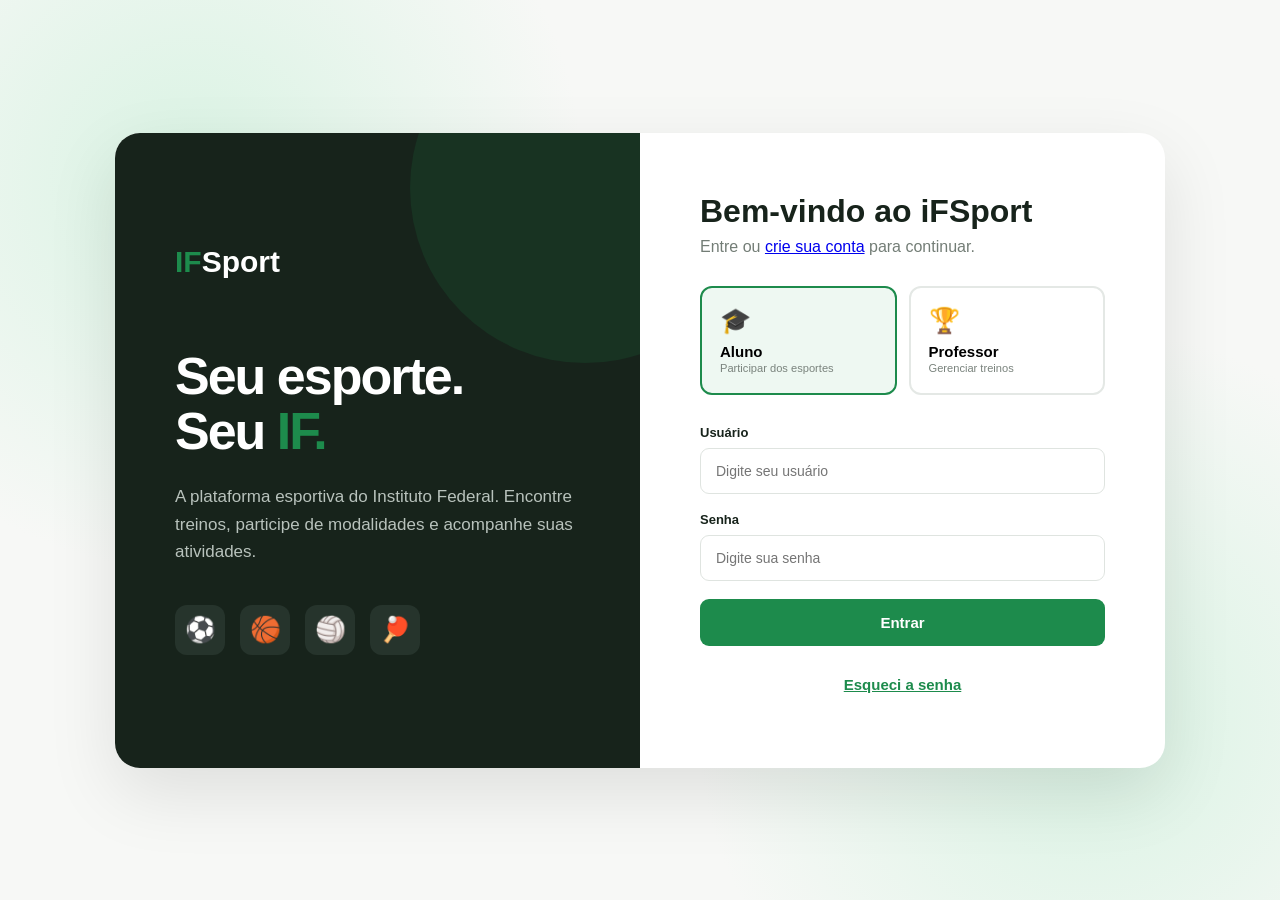
==== index.html @ d4136640 "arquivos" ====
<!DOCTYPE html>
<html lang="pt-BR">

<head>

<meta charset="UTF-8">
<meta name="viewport" content="width=device-width, initial-scale=1.0">

<title>iFSport - Login</title>

<link rel="stylesheet" href="css/style.css">

</head>


<body>


<div id="loginPage">


    <div class="login-container">


        <!-- LADO ESQUERDO -->

        <div class="login-left">


            <div class="login-logo">
                <span>IF</span>Sport
            </div>



            <h1>
                Seu esporte.
                <br>
                Seu <span>IF.</span>
            </h1>



            <p>
                A plataforma esportiva do Instituto Federal.
                Encontre treinos, participe de modalidades
                e acompanhe suas atividades.
            </p>



            <div class="login-sports">

                <div>⚽</div>
                <div>🏀</div>
                <div>🏐</div>
                <div>🏓</div>

            </div>


        </div>





        <!-- LADO DIREITO -->

        <div class="login-right">


            <h2>
                Bem-vindo ao iFSport
            </h2>


            <p class="login-description">
                Entre ou <a href="criarconta.html">crie sua conta</a> para continuar.
            </p>




            <div class="user-types">


                <button 
                class="user-type active"
                id="alunoBtn"
                onclick="selecionarTipo('aluno')">


                    <div class="user-type-icon">
                        🎓
                    </div>


                    <strong>
                        Aluno
                    </strong>


                    <small>
                        Participar dos esportes
                    </small>


                </button>






                <button 
                class="user-type"
                id="professorBtn"
                onclick="selecionarTipo('professor')">


                    <div class="user-type-icon">
                        🏆
                    </div>


                    <strong>
                        Professor
                    </strong>


                    <small>
                        Gerenciar treinos
                    </small>


                </button>



            </div>






            <div class="input-group">


                <label>
                    Usuário
                </label>


                <input 
                type="text"
                id="usuario"
                placeholder="Digite seu usuário">


            </div>






            <div class="input-group">


                <label>
                    Senha
                </label>


                <input 
                type="password"
                id="senha"
                placeholder="Digite sua senha">


            </div>






            <button 
            id="botao"
            class="login-button"
            onclick="login()">

                Entrar

            </button>




            <p id="mensagem"></p>

            <a class="esquecisenha" href="https://www.google.com">Esqueci a senha</a>


        </div>



    </div>


</div>




<script src="js/login.js"></script>


</body>

</html>
---- css/style.css ----
*{
    margin:0;
    padding:0;
    box-sizing:border-box;
    font-family:Arial, Helvetica, sans-serif;
}

#proximoTreino {
    display: flex;
    align-items: baseline;
    gap: 10px;
}

#proximoTreino strong {
    font-size: 28px;
    font-weight: 700;
}

#proximoTreino span {
    font-size: 14px;
    opacity: 0.7;
}

body{

    background:#f7f8f6;
    color:#17231b;

}


/* ==========================
   LOGIN
========================== */


#loginPage{

    min-height:100vh;

    display:flex;

    justify-content:center;

    align-items:center;

    padding:30px;

    background:

    radial-gradient(
        circle at 15% 20%,
        #d9f3e3,
        transparent 30%
    ),

    radial-gradient(
        circle at 85% 80%,
        #d9f3e3,
        transparent 30%
    ),

    #f7f8f6;

}



.login-container{

    width:100%;

    max-width:1050px;

    min-height:600px;

    display:grid;

    grid-template-columns:1fr 1fr;

    background:white;

    border-radius:25px;

    overflow:hidden;

    box-shadow:
    0 25px 70px rgba(0,0,0,0.10);

}



/* ==========================
   LADO ESQUERDO
========================== */


.login-left{

    background:#17231b;

    color:white;

    padding:60px;

    display:flex;

    flex-direction:column;

    justify-content:center;

    position:relative;

    overflow:hidden;

}



.login-left::before{

    content:"";

    position:absolute;

    width:350px;

    height:350px;

    background:#1d8b4c;

    opacity:0.15;

    border-radius:50%;

    top:-120px;

    right:-120px;

}



.login-logo{

    font-size:30px;

    font-weight:800;

    margin-bottom:70px;

    z-index:2;

}



.login-logo span{

    color:#1d8b4c;

}




.login-left h1{

    font-size:52px;

    line-height:1.05;

    letter-spacing:-2px;

    z-index:2;

}



.login-left h1 span{

    color:#1d8b4c;

}



.login-left p{

    margin-top:25px;

    color:#b8c2bc;

    font-size:17px;

    line-height:1.6;

    z-index:2;

}



.login-sports{

    display:flex;

    gap:15px;

    margin-top:40px;

    z-index:2;

}



.login-sports div{

    width:50px;

    height:50px;

    border-radius:12px;

    background:#26342c;

    display:flex;

    justify-content:center;

    align-items:center;

    font-size:25px;

}




/* ==========================
   LADO DIREITO
========================== */


.login-right{

    padding:60px;

    display:flex;

    flex-direction:column;

    justify-content:center;

}



.login-right h2{

    font-size:32px;

    margin-bottom:8px;

}



.login-description{

    color:#737d76;

    margin-bottom:30px;

}





/* TIPOS DE USUÁRIO */


.user-types{

    display:grid;

    grid-template-columns:1fr 1fr;

    gap:12px;

    margin-bottom:30px;

}



.user-type{

    padding:18px;

    border-radius:12px;

    border:2px solid #e4e8e5;

    background:white;

    cursor:pointer;

    transition:0.2s;

    text-align:left;

}



.user-type:hover{

    border-color:#1d8b4c;

}



.user-type.active{

    border-color:#1d8b4c;

    background:#eef8f2;

}



.user-type-icon{

    font-size:25px;

    margin-bottom:8px;

}



.user-type strong{

    display:block;

    font-size:15px;

}



.user-type small{

    color:#7a837d;

}




/* ==========================
   FORMULÁRIO
========================== */


.input-group{

    margin-bottom:18px;

}



.input-group label{

    display:block;

    font-size:13px;

    font-weight:bold;

    margin-bottom:8px;

}



.input-group input{


    width:100%;

    padding:14px 15px;

    border:1px solid #dfe4e0;

    border-radius:9px;

    outline:none;

    font-size:14px;

}



.input-group input:focus{

    border-color:#1d8b4c;

}





/* BOTÃO */

.esquecisenha{
    
    width:100%;

    padding:15px;

    border:none;

    font-size:15px;

    font-weight:bold;

    cursor:pointer;

    color:#1d8b4c;

    text-align: center;
}

.login-button{


    width:100%;

    padding:15px;

    border:none;

    border-radius:9px;

    background:#1d8b4c;

    color:white;

    font-size:15px;

    font-weight:bold;

    cursor:pointer;

    transition:.2s;

}



.login-button:hover{

    background:#146b39;

    transform:translateY(-2px);

}



#mensagem{

    margin-top:15px;

    text-align:center;

    color:red;

    font-size:14px;

}





/* RESPONSIVO */


@media(max-width:900px){


    .login-container{

        grid-template-columns:1fr;

    }


    .login-left{

        display:none;

    }


}



@media(max-width:600px){


    .login-right{

        padding:35px 25px;

    }


    .user-types{

        grid-template-columns:1fr;

    }


}
/* ==========================
   PÁGINAS INTERNAS
========================== */


body{

    background:#f7f8f6;

}



/* MENU */

.menu{

    width:100%;

    background:#17231b;

    color:white;

    padding:20px 50px;

    display:flex;

    justify-content:space-between;

    align-items:center;

}



.menu nav{

    display:flex;

    align-items:center;

    gap:20px;

}



.menu a{

    color:white;

    text-decoration:none;

    font-weight:bold;

}



.menu button{

    width:auto;

    padding:10px 20px;

    background:#1d8b4c;

}





/* HERO */


.hero{

    padding:70px 60px;

    background:white;

}



.hero-text{

    max-width:700px;

}



.tag{

    background:#e5f5eb;

    color:#1d8b4c;

    padding:8px 15px;

    border-radius:20px;

    font-size:13px;

    font-weight:bold;

}



.hero h1{

    margin-top:20px;

    font-size:50px;

}



.hero h1 span{

    color:#1d8b4c;

}



.hero p{

    margin-top:20px;

    color:#68736c;

    font-size:18px;

    line-height:1.6;

}






/* SEÇÕES */


.section{

    padding:50px 60px;

}



.section h2{

    margin-bottom:25px;

    font-size:30px;

}






/* CARDS */


.card{

    background:white;

    padding:25px;

    border-radius:15px;

    margin-bottom:20px;

    box-shadow:

    0 10px 30px rgba(0,0,0,0.06);

}



.card h3{

    font-size:22px;

    margin-bottom:15px;

}



.card p{

    margin:8px 0;

    color:#66716a;

}



.card button{

    margin-top:15px;

    width:auto;

    padding:12px 25px;

}






/* ESPORTES */


.sports-grid{

    display:grid;

    grid-template-columns:

    repeat(auto-fit,minmax(220px,1fr));

    gap:20px;

}



.sport-card{


    background:white;

    padding:25px;

    border-radius:15px;

    box-shadow:

    0 10px 30px rgba(0,0,0,0.06);


}



.sport-icon{

    font-size:40px;

    margin-bottom:15px;

}



.sport-card h3{

    margin-bottom:10px;

}



.sport-card p{

    color:#68736c;

}






/* FORM PROFESSOR */


.card input,
.card label{

    display:block;

}



.card input{

    width:100%;

    padding:12px;

    margin:8px 0 18px;

    border-radius:8px;

    border:1px solid #ddd;

}



@media(max-width:700px){


    .menu{

        flex-direction:column;

        gap:20px;

    }


    .hero,
    .section{

        padding:30px 20px;

    }


    .hero h1{

        font-size:35px;

    }


}
/* ==================================
   PAINEL DO TREINADOR
================================== */


.treinador-header{

    background:#17231b;

    color:white;

    padding:20px 50px;

    display:flex;

    justify-content:space-between;

    align-items:center;

}



.logo{

    display:flex;

    align-items:center;

    gap:15px;

}



.logo-icon{

    width:45px;

    height:45px;

    background:#1d8b4c;

    border-radius:12px;

    display:flex;

    justify-content:center;

    align-items:center;

    font-size:25px;

}



.logo h1{

    font-size:25px;

}



.logo span{

    color:#aeb8b1;

    font-size:13px;

}




.usuario{

    display:flex;

    align-items:center;

    gap:15px;

}



.badge{

    background:#26342c;

    padding:10px 18px;

    border-radius:20px;

    font-size:14px;

}



.sair{

    width:auto;

    background:#1d8b4c;

    padding:10px 20px;

}







.container-treinador{

    padding:40px 60px;

}



.titulo h2{

    font-size:35px;

}



.titulo p{

    color:#68736c;

    margin-top:10px;

}







/* CARDS DE ESTATÍSTICAS */


.cards-estatistica{

    display:grid;

    grid-template-columns:

    repeat(3,1fr);

    gap:20px;

    margin:35px 0;

}



.card-estatistica{


    background:white;

    padding:25px;

    border-radius:15px;

    box-shadow:

    0 10px 30px rgba(0,0,0,.06);

}



.card-estatistica h3{

    color:#68736c;

    font-size:15px;

}



.numero{

    font-size:40px;

    font-weight:bold;

    color:#1d8b4c;

    margin:10px 0;

}



.numero.pequeno{

    font-size:30px;

}







/* ÁREA PRINCIPAL */


.area-treinador{


    display:grid;

    grid-template-columns:

    380px 1fr;

    gap:30px;

}







.formulario-treino,


.lista-treinos{


    background:white;

    padding:30px;

    border-radius:18px;

    box-shadow:

    0 10px 30px rgba(0,0,0,.06);


}




.formulario-treino h3,

.lista-treinos h3{


    margin-bottom:25px;

}







.campo{

    margin-bottom:18px;

}



.campo label{


    display:block;

    font-weight:bold;

    font-size:14px;

    margin-bottom:8px;

}



.campo input,

.campo select{


    width:100%;

    padding:13px;

    border-radius:10px;

    border:1px solid #ddd;

    outline:none;

}



.campo input:focus,

.campo select:focus{


    border-color:#1d8b4c;

}







.botao-criar{
                padding: 11px 22px;

                border-radius: 8px;

                background: #17231b;
                color: white;
}







/* CARDS DOS TREINOS */


.treino-card{


    border:1px solid #e5e5e5;

    border-radius:15px;

    padding:20px;

    margin-bottom:15px;

}



.treino-card h4{

    font-size:20px;

    margin-bottom:15px;

}



.info-treino{

    color:#68736c;

    line-height:1.8;

}



.acoes{


    margin-top:15px;

    display:flex;

    gap:10px;

}



.botao-editar{


    background:#e9f5ed;

    color:#1d8b4c;

}



.botao-excluir{
                padding: 11px 22px;

                border-radius: 8px;

                background: #ff0000;
                color: rgb(0, 0, 0);
}





@media(max-width:900px){


    .cards-estatistica{

        grid-template-columns:1fr;

    }


    .area-treinador{

        grid-template-columns:1fr;

    }


    .container-treinador{

        padding:25px;

    }


    .treinador-header{

        padding:20px;

        flex-direction:column;

        gap:20px;

    }


}
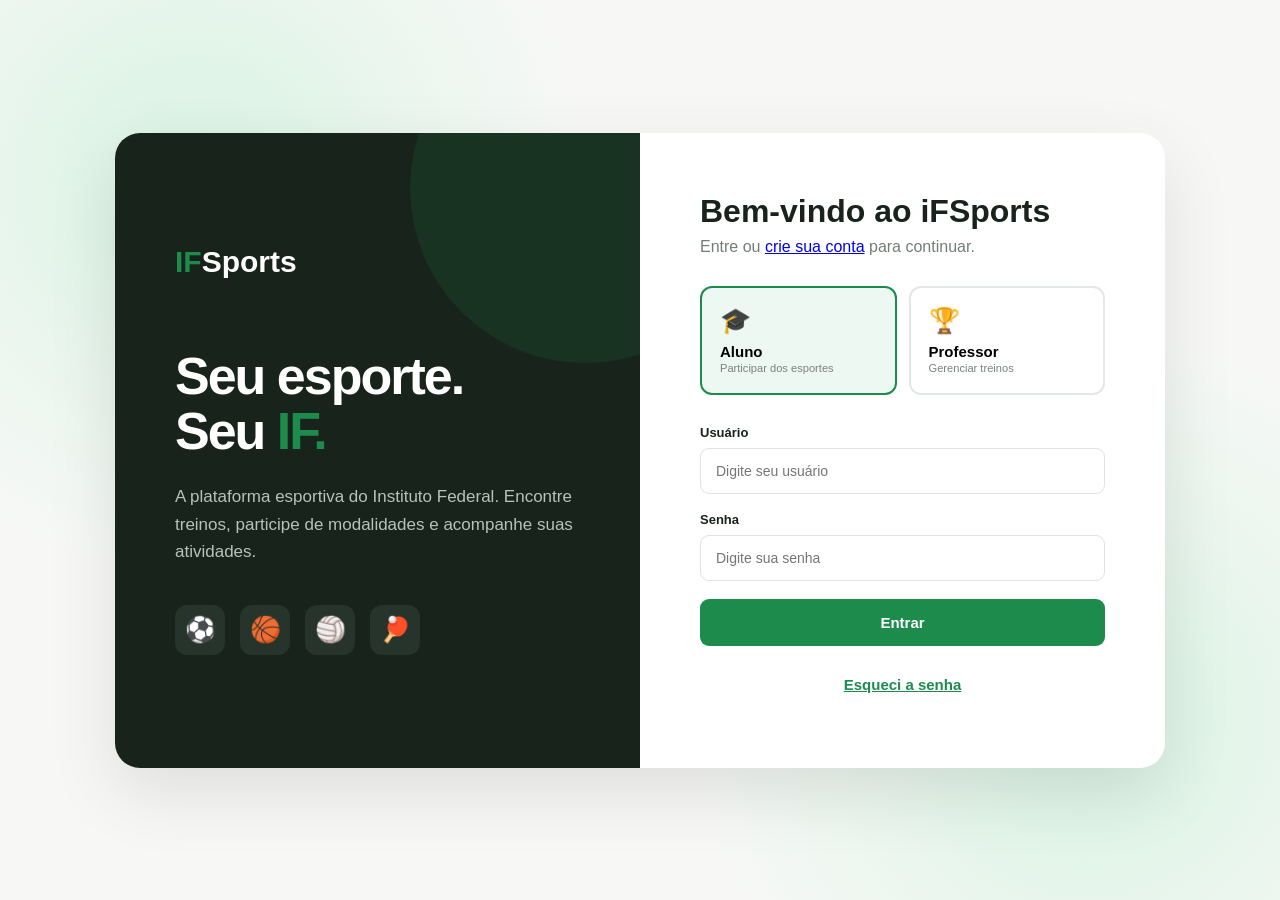
==== commit 2700c336: "adicionado "s" a "IFSport" (IFSports)" ====
--- a/index.html
+++ b/index.html
@@ -6,7 +6,7 @@
 <meta charset="UTF-8">
 <meta name="viewport" content="width=device-width, initial-scale=1.0">
 
-<title>iFSport - Login</title>
+<title>iFSports - Login</title>
 
 <link rel="stylesheet" href="css/style.css">
 
@@ -28,7 +28,7 @@
 
 
             <div class="login-logo">
-                <span>IF</span>Sport
+                <span>IF</span>Sports
             </div>
 
 
@@ -71,7 +71,7 @@
 
 
             <h2>
-                Bem-vindo ao iFSport
+                Bem-vindo ao iFSports
             </h2>
 
 
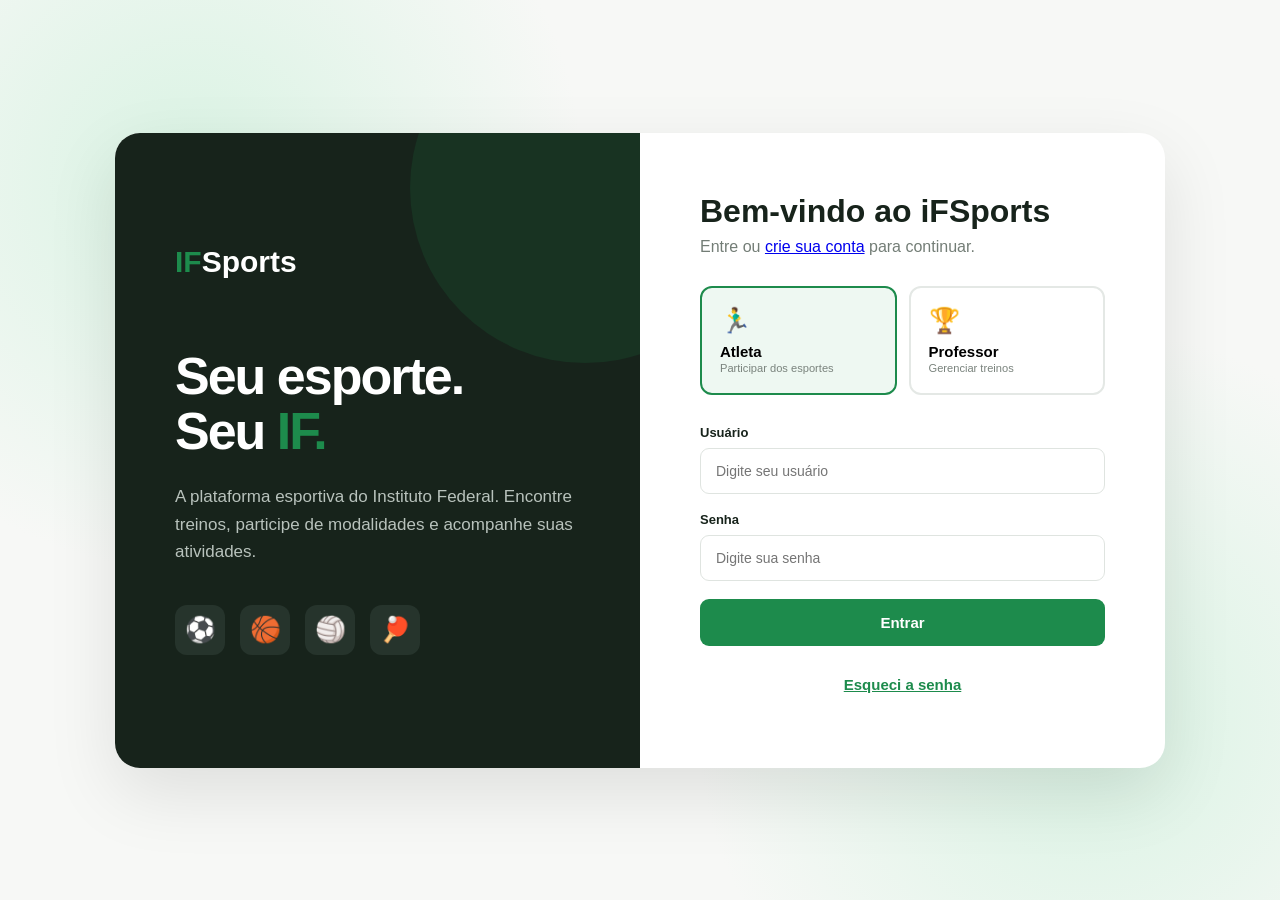
==== commit 96733c01: "aluno -> atleta" ====
--- a/index.html
+++ b/index.html
@@ -92,12 +92,12 @@
 
 
                     <div class="user-type-icon">
-                        🎓
+                        🏃‍♂️
                     </div>
 
 
                     <strong>
-                        Aluno
+                        Atleta
                     </strong>
 
 
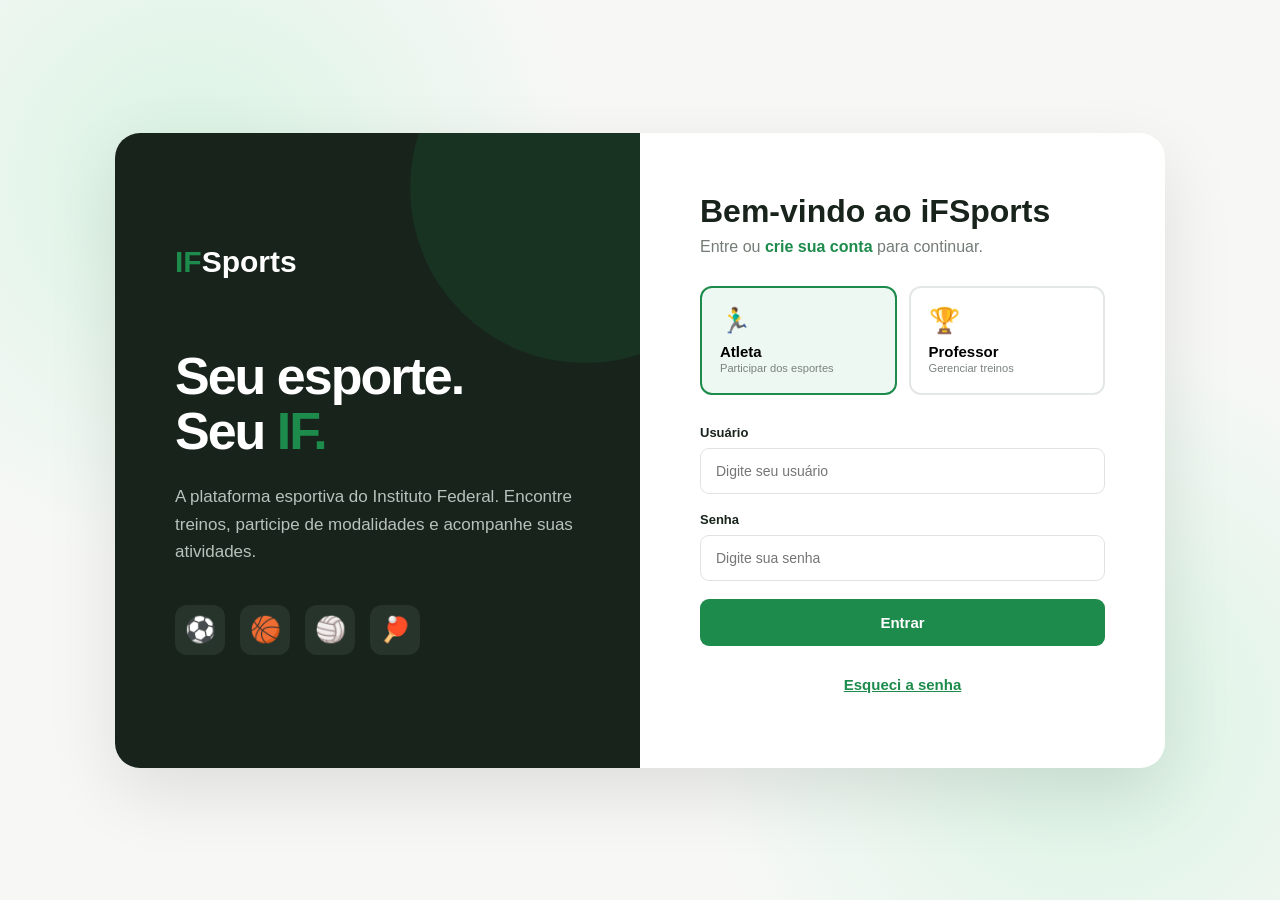
==== commit 6993edc5: "adicionado a página de recuperação de senha" ====
--- a/index.html
+++ b/index.html
@@ -201,7 +201,7 @@
 
             <p id="mensagem"></p>
 
-            <a class="esquecisenha" href="https://www.google.com">Esqueci a senha</a>
+            <a class="esquecisenha" href="recuperarsenha.html">Esqueci a senha</a>
 
 
         </div>
--- a/css/style.css
+++ b/css/style.css
@@ -235,10 +235,19 @@
 
     font-size:25px;
 
-}
-
-
-
+    transition: 0.25s;
+
+    cursor: pointer;
+
+}
+
+.login-sports div:hover {
+    transform: translateY(-5px);
+
+    box-shadow:
+        0 30px 70px rgba(0, 0, 0, 0.08);
+
+}
 
 /* ==========================
    LADO DIREITO
@@ -277,7 +286,17 @@
 
 }
 
-
+.login-description a{
+    color:#1d8b4c;
+    font-weight:bold;
+    text-decoration:none;
+
+}
+
+
+.login-description a:hover{
+    text-decoration:underline;
+}
 
 
 
